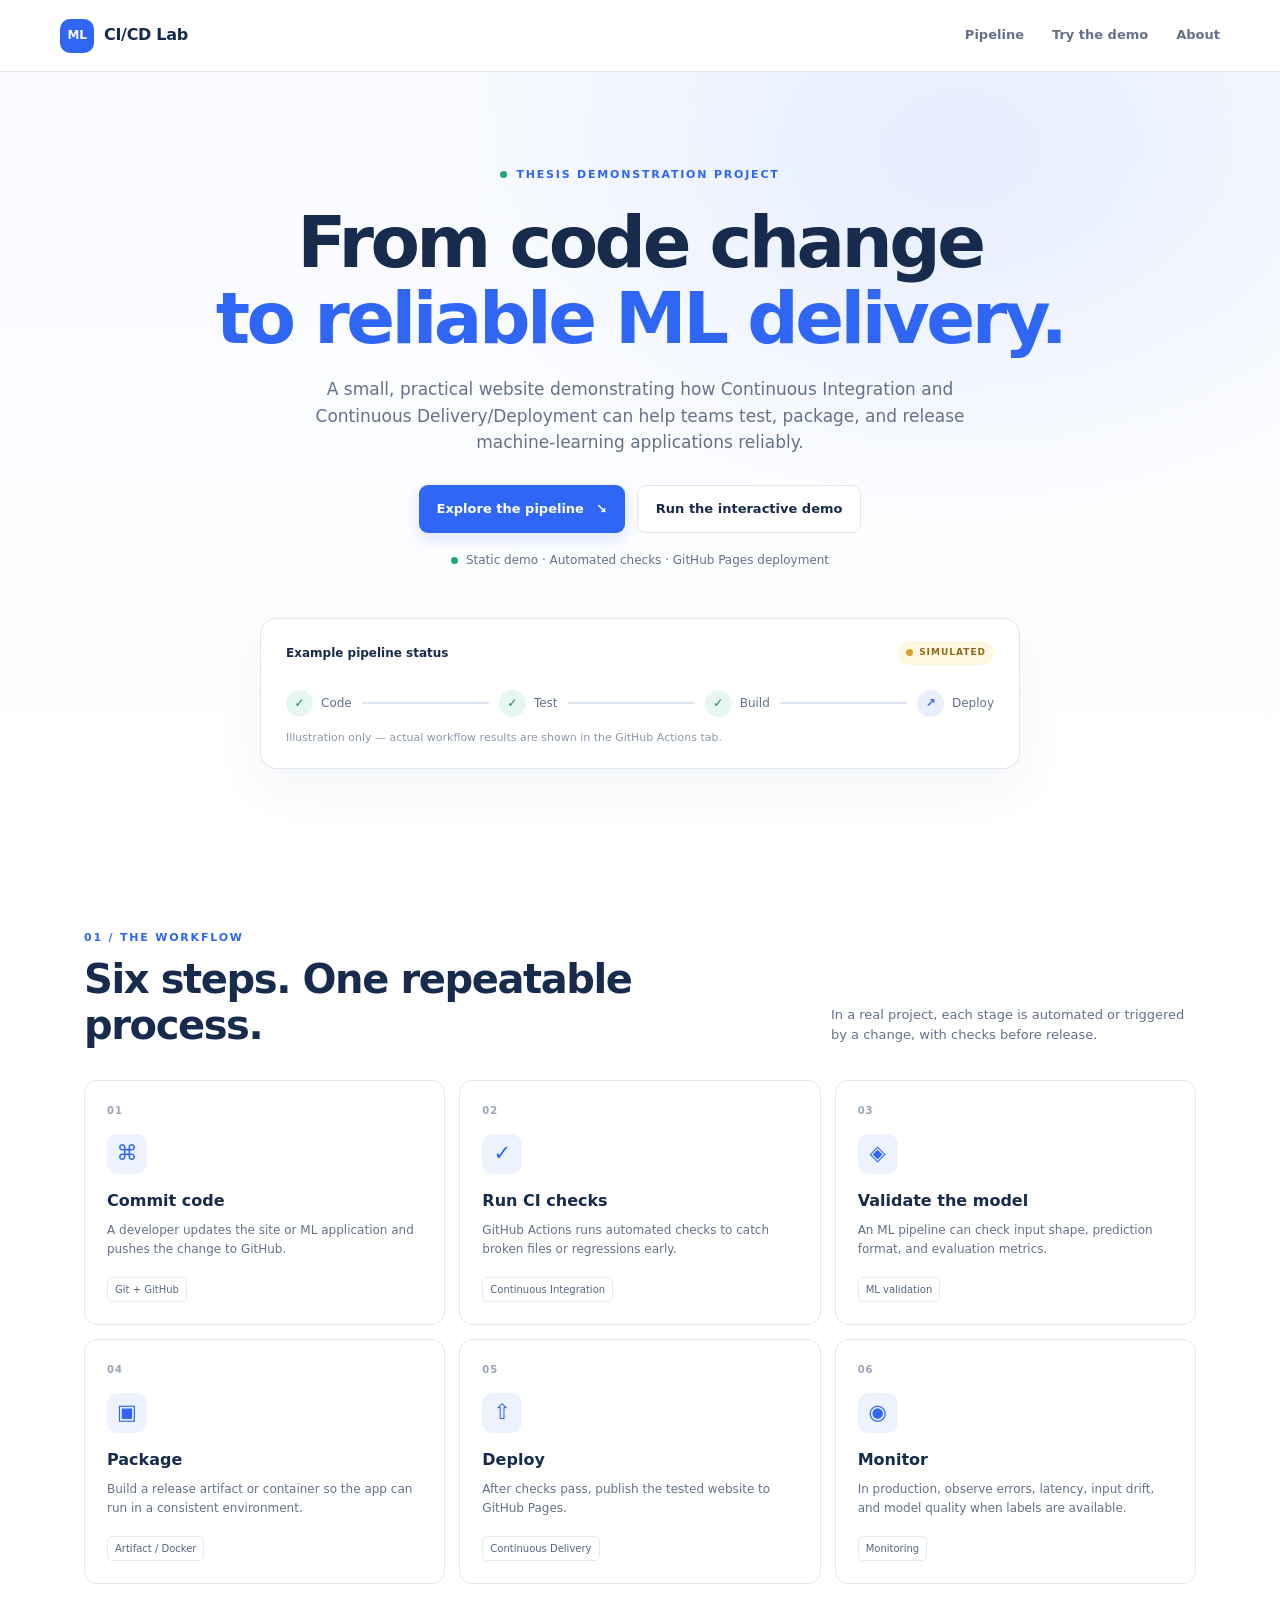
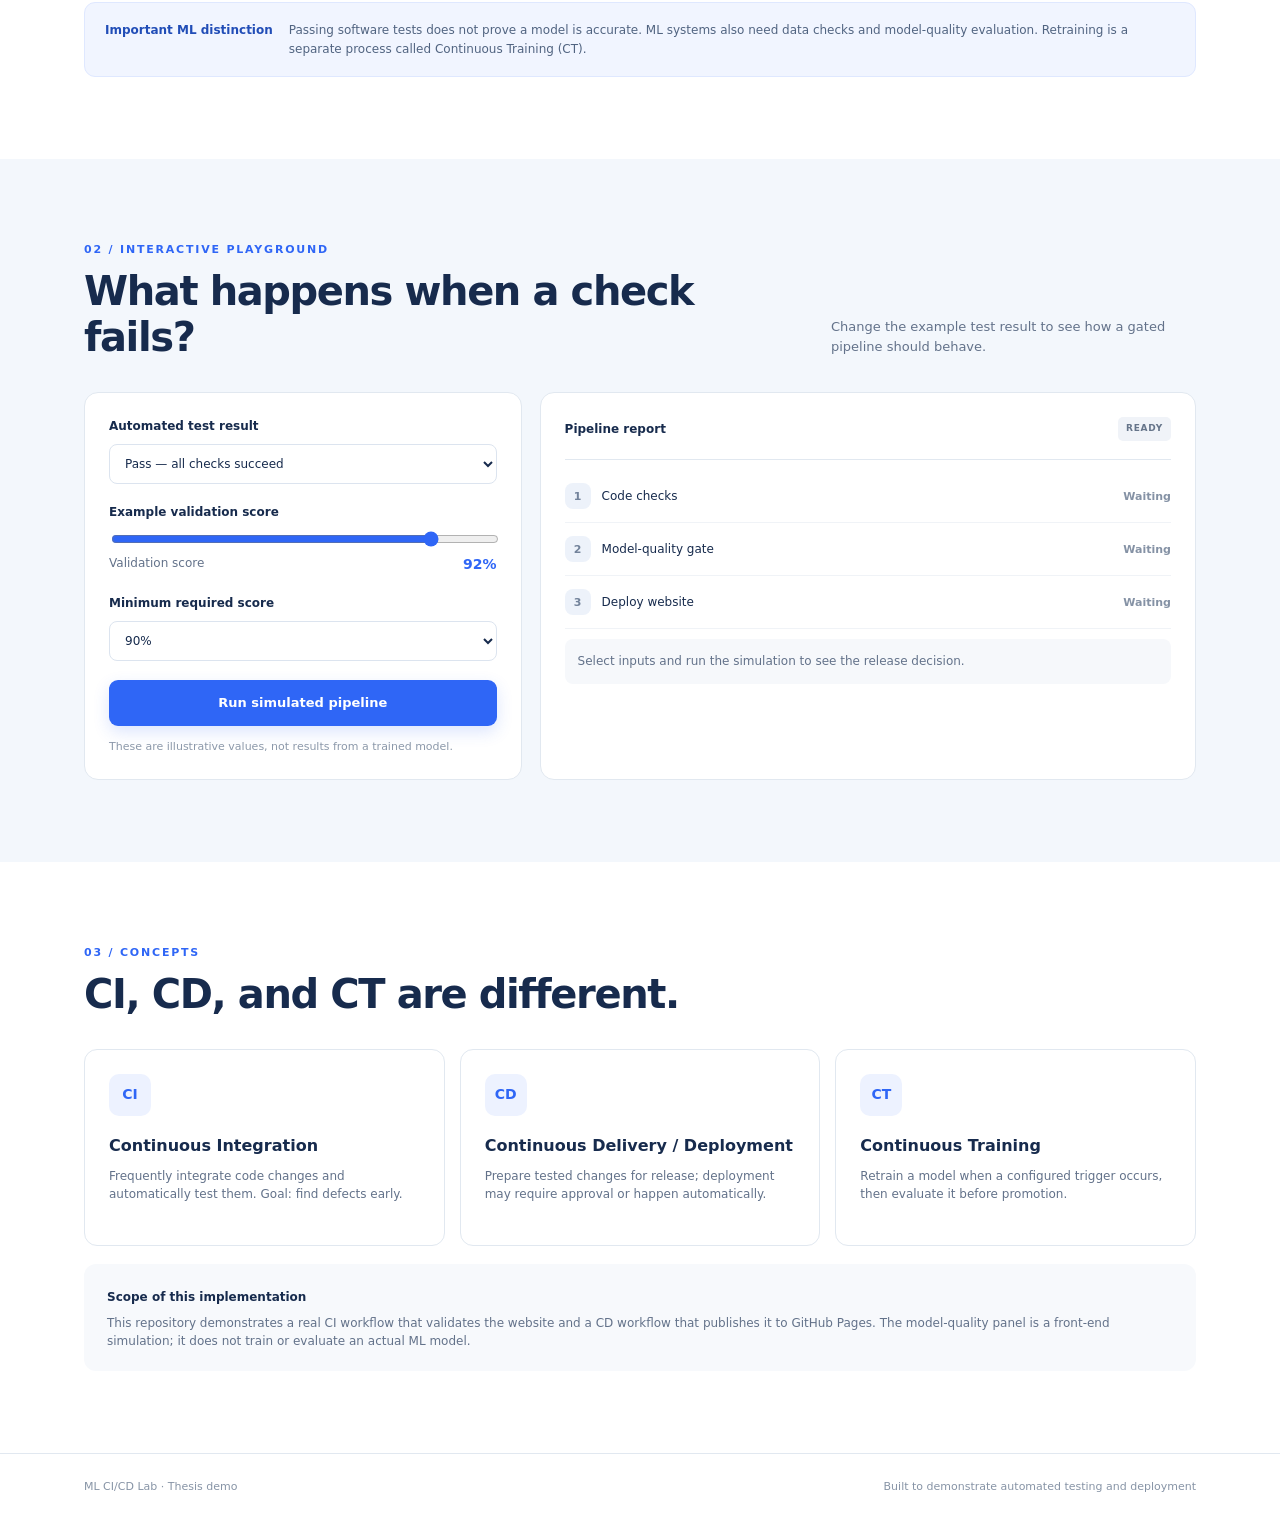
==== index.html @ fa50dc3a "Add files via upload" ====
<!doctype html>
<html lang="en">
<head>
  <meta charset="utf-8">
  <meta name="viewport" content="width=device-width, initial-scale=1">
  <meta name="description" content="An interactive demonstration of CI/CD concepts for machine learning operations.">
  <title>ML CI/CD Lab | Thesis Demo</title>
  <link rel="stylesheet" href="styles.css">
</head>
<body>
  <header class="topbar">
    <a class="brand" href="#home"><span class="brand-mark">ML</span><span>CI/CD Lab</span></a>
    <nav><a href="#pipeline">Pipeline</a><a href="#playground">Try the demo</a><a href="#about">About</a></nav>
  </header>
  <main>
    <section class="hero" id="home">
      <div class="eyebrow"><span class="pulse"></span> THESIS DEMONSTRATION PROJECT</div>
      <h1>From code change<br><span>to reliable ML delivery.</span></h1>
      <p class="hero-copy">A small, practical website demonstrating how Continuous Integration and Continuous Delivery/Deployment can help teams test, package, and release machine-learning applications reliably.</p>
      <div class="hero-actions"><a class="button primary" href="#pipeline">Explore the pipeline <span>↘</span></a><a class="button secondary" href="#playground">Run the interactive demo</a></div>
      <div class="hero-note"><span class="status-dot"></span> Static demo · Automated checks · GitHub Pages deployment</div>
      <div class="hero-card">
        <div class="card-top"><span>Example pipeline status</span><span class="pill"><span class="status-dot"></span> SIMULATED</span></div>
        <div class="pipeline-mini"><div class="mini-step done"><b>✓</b><span>Code</span></div><i></i><div class="mini-step done"><b>✓</b><span>Test</span></div><i></i><div class="mini-step done"><b>✓</b><span>Build</span></div><i></i><div class="mini-step live"><b>↗</b><span>Deploy</span></div></div>
        <p class="sim-note">Illustration only — actual workflow results are shown in the GitHub Actions tab.</p>
      </div>
    </section>

    <section class="section" id="pipeline">
      <div class="section-heading"><div><div class="eyebrow">01 / THE WORKFLOW</div><h2>Six steps. One repeatable process.</h2></div><p>In a real project, each stage is automated or triggered by a change, with checks before release.</p></div>
      <div class="steps">
        <article class="step"><div class="step-num">01</div><div class="step-icon">⌘</div><h3>Commit code</h3><p>A developer updates the site or ML application and pushes the change to GitHub.</p><span class="tag">Git + GitHub</span></article>
        <article class="step"><div class="step-num">02</div><div class="step-icon">✓</div><h3>Run CI checks</h3><p>GitHub Actions runs automated checks to catch broken files or regressions early.</p><span class="tag">Continuous Integration</span></article>
        <article class="step"><div class="step-num">03</div><div class="step-icon">◈</div><h3>Validate the model</h3><p>An ML pipeline can check input shape, prediction format, and evaluation metrics.</p><span class="tag">ML validation</span></article>
        <article class="step"><div class="step-num">04</div><div class="step-icon">▣</div><h3>Package</h3><p>Build a release artifact or container so the app can run in a consistent environment.</p><span class="tag">Artifact / Docker</span></article>
        <article class="step"><div class="step-num">05</div><div class="step-icon">⇧</div><h3>Deploy</h3><p>After checks pass, publish the tested website to GitHub Pages.</p><span class="tag">Continuous Delivery</span></article>
        <article class="step"><div class="step-num">06</div><div class="step-icon">◉</div><h3>Monitor</h3><p>In production, observe errors, latency, input drift, and model quality when labels are available.</p><span class="tag">Monitoring</span></article>
      </div>
      <div class="callout"><strong>Important ML distinction</strong><span>Passing software tests does not prove a model is accurate. ML systems also need data checks and model-quality evaluation. Retraining is a separate process called Continuous Training (CT).</span></div>
    </section>

    <section class="section playground-section" id="playground">
      <div class="section-heading"><div><div class="eyebrow">02 / INTERACTIVE PLAYGROUND</div><h2>What happens when a check fails?</h2></div><p>Change the example test result to see how a gated pipeline should behave.</p></div>
      <div class="playground">
        <div class="playground-controls">
          <label for="test-result">Automated test result</label>
          <select id="test-result"><option value="pass">Pass — all checks succeed</option><option value="fail">Fail — a test finds a bug</option></select>
          <label for="model-score">Example validation score</label>
          <input id="model-score" type="range" min="50" max="100" value="92">
          <div class="score-row"><span>Validation score</span><strong id="score-value">92%</strong></div>
          <label for="threshold">Minimum required score</label>
          <select id="threshold"><option value="80">80%</option><option value="90" selected>90%</option><option value="95">95%</option></select>
          <button class="button primary full" id="run-pipeline">Run simulated pipeline</button>
          <p class="small-note">These are illustrative values, not results from a trained model.</p>
        </div>
        <div class="pipeline-output" aria-live="polite">
          <div class="output-title"><span>Pipeline report</span><span id="result-badge" class="result-badge">READY</span></div>
          <div id="pipeline-steps" class="output-steps">
            <div class="output-step"><span class="output-icon">1</span><span>Code checks</span><b>Waiting</b></div>
            <div class="output-step"><span class="output-icon">2</span><span>Model-quality gate</span><b>Waiting</b></div>
            <div class="output-step"><span class="output-icon">3</span><span>Deploy website</span><b>Waiting</b></div>
          </div>
          <div id="pipeline-message" class="pipeline-message">Select inputs and run the simulation to see the release decision.</div>
        </div>
      </div>
    </section>

    <section class="section" id="about">
      <div class="section-heading"><div><div class="eyebrow">03 / CONCEPTS</div><h2>CI, CD, and CT are different.</h2></div></div>
      <div class="concept-grid">
        <article><span class="concept-letter">CI</span><h3>Continuous Integration</h3><p>Frequently integrate code changes and automatically test them. Goal: find defects early.</p></article>
        <article><span class="concept-letter">CD</span><h3>Continuous Delivery / Deployment</h3><p>Prepare tested changes for release; deployment may require approval or happen automatically.</p></article>
        <article><span class="concept-letter">CT</span><h3>Continuous Training</h3><p>Retrain a model when a configured trigger occurs, then evaluate it before promotion.</p></article>
      </div>
      <div class="footer-note"><strong>Scope of this implementation</strong><p>This repository demonstrates a real CI workflow that validates the website and a CD workflow that publishes it to GitHub Pages. The model-quality panel is a front-end simulation; it does not train or evaluate an actual ML model.</p></div>
    </section>
  </main>
  <footer><span>ML CI/CD Lab · Thesis demo</span><span>Built to demonstrate automated testing and deployment</span></footer>
  <script src="script.js"></script>
</body>
</html>
---- styles.css ----
:root{--ink:#172b4d;--muted:#63728a;--line:#e1e8f0;--blue:#2f66f6;--pale:#f3f7fc;--green:#17865b;--red:#c03942}*{box-sizing:border-box}html{scroll-behavior:smooth}body{margin:0;font-family:Inter,ui-sans-serif,system-ui,-apple-system,BlinkMacSystemFont,"Segoe UI",sans-serif;color:var(--ink);background:#fff;line-height:1.55}.topbar{height:72px;border-bottom:1px solid var(--line);display:flex;align-items:center;justify-content:space-between;padding:0 max(calc((100% - 1160px)/2),24px);position:sticky;top:0;background:rgba(255,255,255,.94);backdrop-filter:blur(12px);z-index:5}.brand{display:flex;align-items:center;gap:10px;font-weight:800;text-decoration:none;color:var(--ink);letter-spacing:-.3px}.brand-mark{display:grid;place-items:center;background:var(--blue);color:white;width:34px;height:34px;border-radius:10px;font-size:12px}.topbar nav{display:flex;gap:28px}.topbar nav a{font-size:13px;text-decoration:none;color:var(--muted);font-weight:650}.topbar nav a:hover{color:var(--blue)}.hero{background:radial-gradient(ellipse at 75% 10%,#e5edff 0,transparent 38%),linear-gradient(180deg,#f8faff,#fff);padding:94px 24px 78px;text-align:center}.eyebrow{font-size:11px;letter-spacing:1.8px;font-weight:800;color:var(--blue);display:flex;align-items:center;gap:9px}.hero .eyebrow{justify-content:center}.pulse,.status-dot{width:7px;height:7px;background:#21a675;border-radius:50%;display:inline-block}.hero h1{font-size:clamp(42px,6vw,72px);line-height:1.05;letter-spacing:-3.5px;margin:22px 0 20px;font-weight:850}.hero h1 span{color:var(--blue)}.hero-copy{max-width:650px;margin:0 auto;color:var(--muted);font-size:17px}.hero-actions{display:flex;justify-content:center;gap:12px;margin:30px 0 18px;flex-wrap:wrap}.button{border:0;border-radius:9px;padding:13px 18px;font:inherit;font-size:13px;font-weight:750;text-decoration:none;cursor:pointer;display:inline-flex;align-items:center;justify-content:center;gap:12px}.primary{background:var(--blue);color:#fff;box-shadow:0 6px 16px #2f66f62b}.primary:hover{background:#1f52df}.secondary{background:#fff;border:1px solid var(--line);color:var(--ink)}.hero-note{font-size:12px;color:var(--muted);display:flex;align-items:center;justify-content:center;gap:8px}.hero-card{max-width:760px;margin:48px auto 0;text-align:left;border:1px solid #dfe7f3;border-radius:16px;padding:22px 25px;background:#fff;box-shadow:0 20px 50px #23436e0d}.card-top,.output-title{display:flex;align-items:center;justify-content:space-between;font-size:12px;font-weight:750}.pill{font-size:9px;letter-spacing:1px;color:#8a6b22;background:#fff7df;padding:5px 8px;border-radius:20px;display:flex;gap:6px;align-items:center}.pill .status-dot{background:#d7a52d}.pipeline-mini{display:flex;align-items:center;justify-content:space-between;margin:25px 0 10px}.pipeline-mini>i{height:2px;flex:1;background:#dce6f3;margin:0 10px}.mini-step{display:flex;align-items:center;gap:8px;font-size:12px;color:var(--muted);white-space:nowrap}.mini-step b{width:27px;height:27px;display:grid;place-items:center;border-radius:50%;background:#e6f7ef;color:var(--green)}.mini-step.live b{background:#e8efff;color:var(--blue)}.sim-note,.small-note{font-size:11px;color:#8b98aa;margin:12px 0 0}.section{max-width:1160px;margin:0 auto;padding:82px 24px}.section-heading{display:flex;align-items:end;justify-content:space-between;gap:30px;margin-bottom:32px}.section-heading h2{font-size:clamp(28px,4vw,40px);letter-spacing:-1.4px;line-height:1.15;margin:10px 0 0}.section-heading>p{max-width:365px;color:var(--muted);font-size:13px;margin:0 0 3px}.steps{display:grid;grid-template-columns:repeat(3,1fr);gap:14px}.step{border:1px solid var(--line);border-radius:13px;padding:22px;position:relative;min-height:220px}.step-num{font-size:10px;letter-spacing:1px;color:#98a5b8;font-weight:800}.step-icon{width:40px;height:40px;border-radius:11px;background:#edf2ff;color:var(--blue);display:grid;place-items:center;font-size:21px;margin:15px 0}.step h3,.concept-grid h3{font-size:16px;margin:0 0 8px}.step p,.concept-grid p{font-size:12px;color:var(--muted);margin:0 0 17px}.tag{display:inline-block;border:1px solid #e4eaf2;border-radius:5px;padding:4px 7px;font-size:10px;color:#536782}.callout{margin-top:18px;border-radius:11px;background:#f1f5ff;border:1px solid #dfe8ff;padding:18px 20px;display:flex;gap:16px;font-size:12px}.callout strong{white-space:nowrap;color:#214db7}.callout span{color:#516481}.playground-section{max-width:none;background:var(--pale);padding-left:max(calc((100% - 1112px)/2),24px);padding-right:max(calc((100% - 1112px)/2),24px)}.playground{display:grid;grid-template-columns:.8fr 1.2fr;gap:18px}.playground-controls,.pipeline-output{background:#fff;border:1px solid var(--line);border-radius:14px;padding:24px}.playground-controls label{display:block;font-size:12px;font-weight:750;margin:0 0 8px}.playground-controls select,.playground-controls input{width:100%;margin-bottom:19px}.playground-controls select{padding:11px;border:1px solid #dce4ef;border-radius:8px;background:#fff;color:var(--ink);font:inherit;font-size:12px}.playground-controls input{accent-color:var(--blue)}.score-row{display:flex;justify-content:space-between;font-size:12px;color:var(--muted);margin-top:-12px;margin-bottom:18px}.score-row strong{color:var(--blue);font-size:14px}.full{width:100%}.output-title{padding-bottom:18px;border-bottom:1px solid var(--line)}.result-badge{background:#f0f3f8;color:#66758a;padding:5px 8px;border-radius:5px;font-size:9px;letter-spacing:.7px}.result-badge.pass{background:#e3f8ed;color:#16754e}.result-badge.fail{background:#fff0f0;color:var(--red)}.output-steps{padding:10px 0}.output-step{display:flex;align-items:center;gap:11px;padding:13px 0;border-bottom:1px solid #f0f3f7;font-size:12px}.output-icon{width:26px;height:26px;display:grid;place-items:center;border-radius:8px;background:#edf2fa;color:#73839b;font-size:11px;font-weight:800}.output-step b{margin-left:auto;color:#8592a5;font-size:11px}.output-step b.good{color:var(--green)}.output-step b.bad{color:var(--red)}.pipeline-message{padding:13px;border-radius:8px;background:#f6f8fb;color:var(--muted);font-size:12px}.pipeline-message.good{background:#eaf9f1;color:#176b4a}.pipeline-message.bad{background:#fff0f0;color:#a92d35}.concept-grid{display:grid;grid-template-columns:repeat(3,1fr);gap:15px}.concept-grid article{border:1px solid var(--line);padding:24px;border-radius:13px}.concept-letter{display:inline-grid;place-items:center;width:42px;height:42px;border-radius:10px;background:#edf2ff;color:var(--blue);font-size:14px;font-weight:850;margin-bottom:18px}.footer-note{margin-top:18px;padding:20px 23px;background:#f7f9fc;border-radius:12px}.footer-note strong{font-size:12px}.footer-note p{font-size:12px;color:var(--muted);margin:5px 0 0}footer{border-top:1px solid var(--line);padding:24px max(calc((100% - 1112px)/2),24px);display:flex;justify-content:space-between;gap:16px;font-size:11px;color:#8794a6}@media(max-width:760px){.topbar{padding:0 18px}.topbar nav{gap:12px}.topbar nav a{font-size:11px}.hero{padding-top:65px}.hero h1{letter-spacing:-2px}.section{padding:60px 18px}.section-heading{display:block}.section-heading>p{margin-top:14px}.steps{grid-template-columns:1fr 1fr}.playground{grid-template-columns:1fr}.concept-grid{grid-template-columns:1fr}.playground-section{padding-left:18px;padding-right:18px}.callout{display:block}.callout span{display:block;margin-top:6px}footer{padding:22px 18px;display:block}footer span{display:block;margin:4px 0}}@media(max-width:440px){.topbar nav{gap:8px}.topbar nav a{font-size:10px}.brand{font-size:13px}.steps{grid-template-columns:1fr}.hero-card{padding:16px}.pipeline-mini{gap:2px}.mini-step{gap:4px;font-size:10px}.pipeline-mini>i{margin:0 4px}}
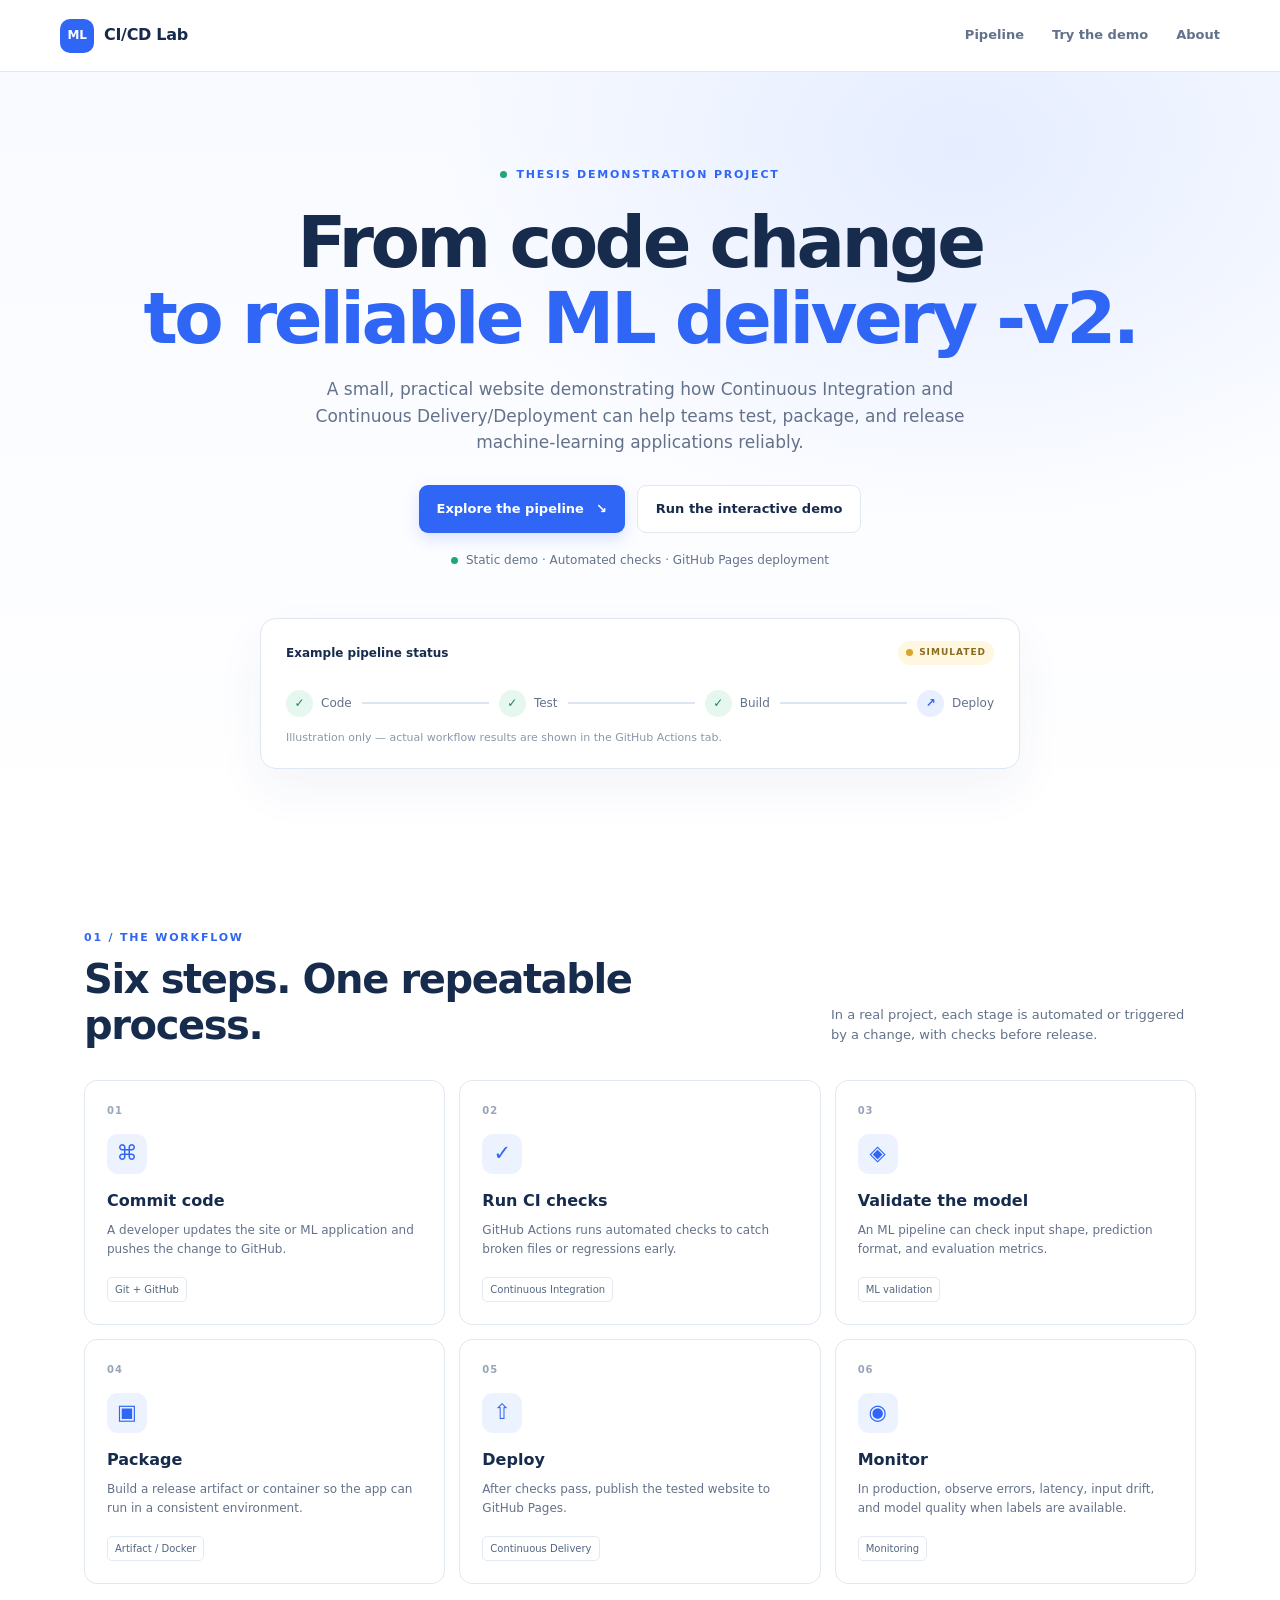
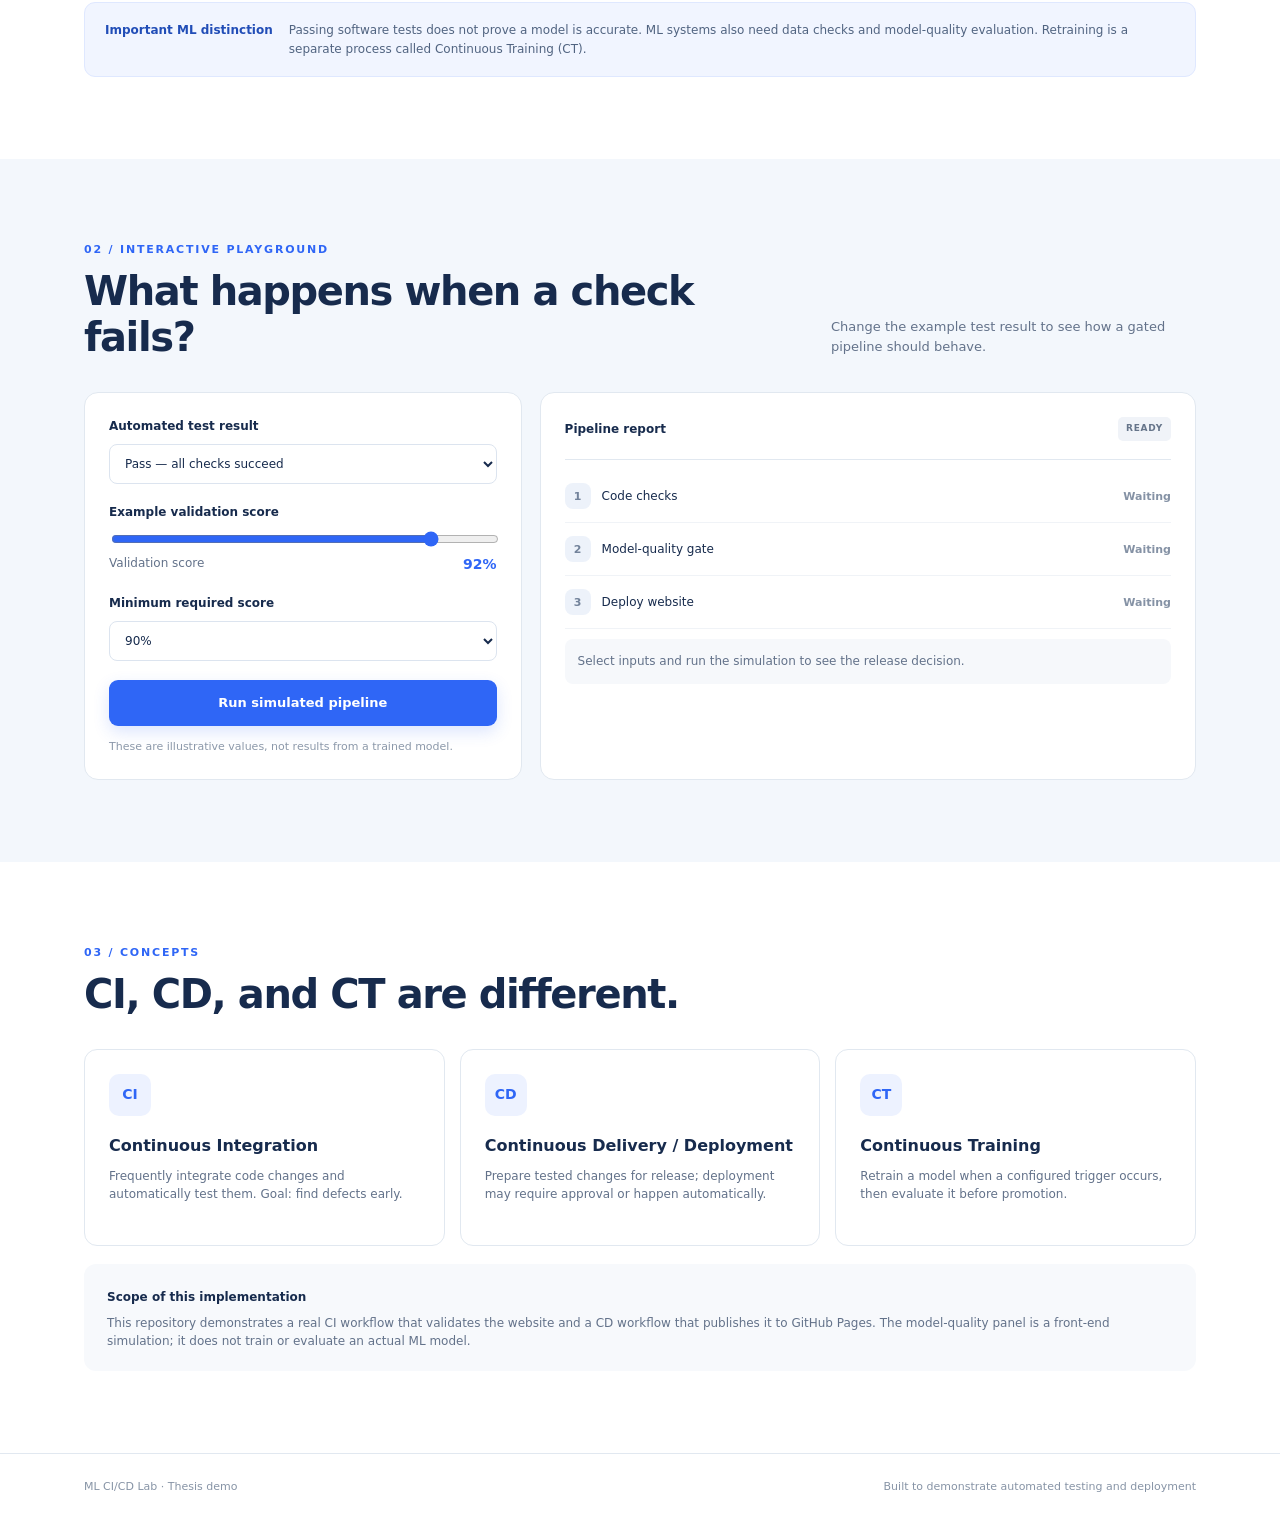
==== commit 86f6758e: "Update index.html" ====
--- a/index.html
+++ b/index.html
@@ -15,7 +15,7 @@
   <main>
     <section class="hero" id="home">
       <div class="eyebrow"><span class="pulse"></span> THESIS DEMONSTRATION PROJECT</div>
-      <h1>From code change<br><span>to reliable ML delivery.</span></h1>
+      <h1>From code change<br><span>to reliable ML delivery -v2.</span></h1>
       <p class="hero-copy">A small, practical website demonstrating how Continuous Integration and Continuous Delivery/Deployment can help teams test, package, and release machine-learning applications reliably.</p>
       <div class="hero-actions"><a class="button primary" href="#pipeline">Explore the pipeline <span>↘</span></a><a class="button secondary" href="#playground">Run the interactive demo</a></div>
       <div class="hero-note"><span class="status-dot"></span> Static demo · Automated checks · GitHub Pages deployment</div>
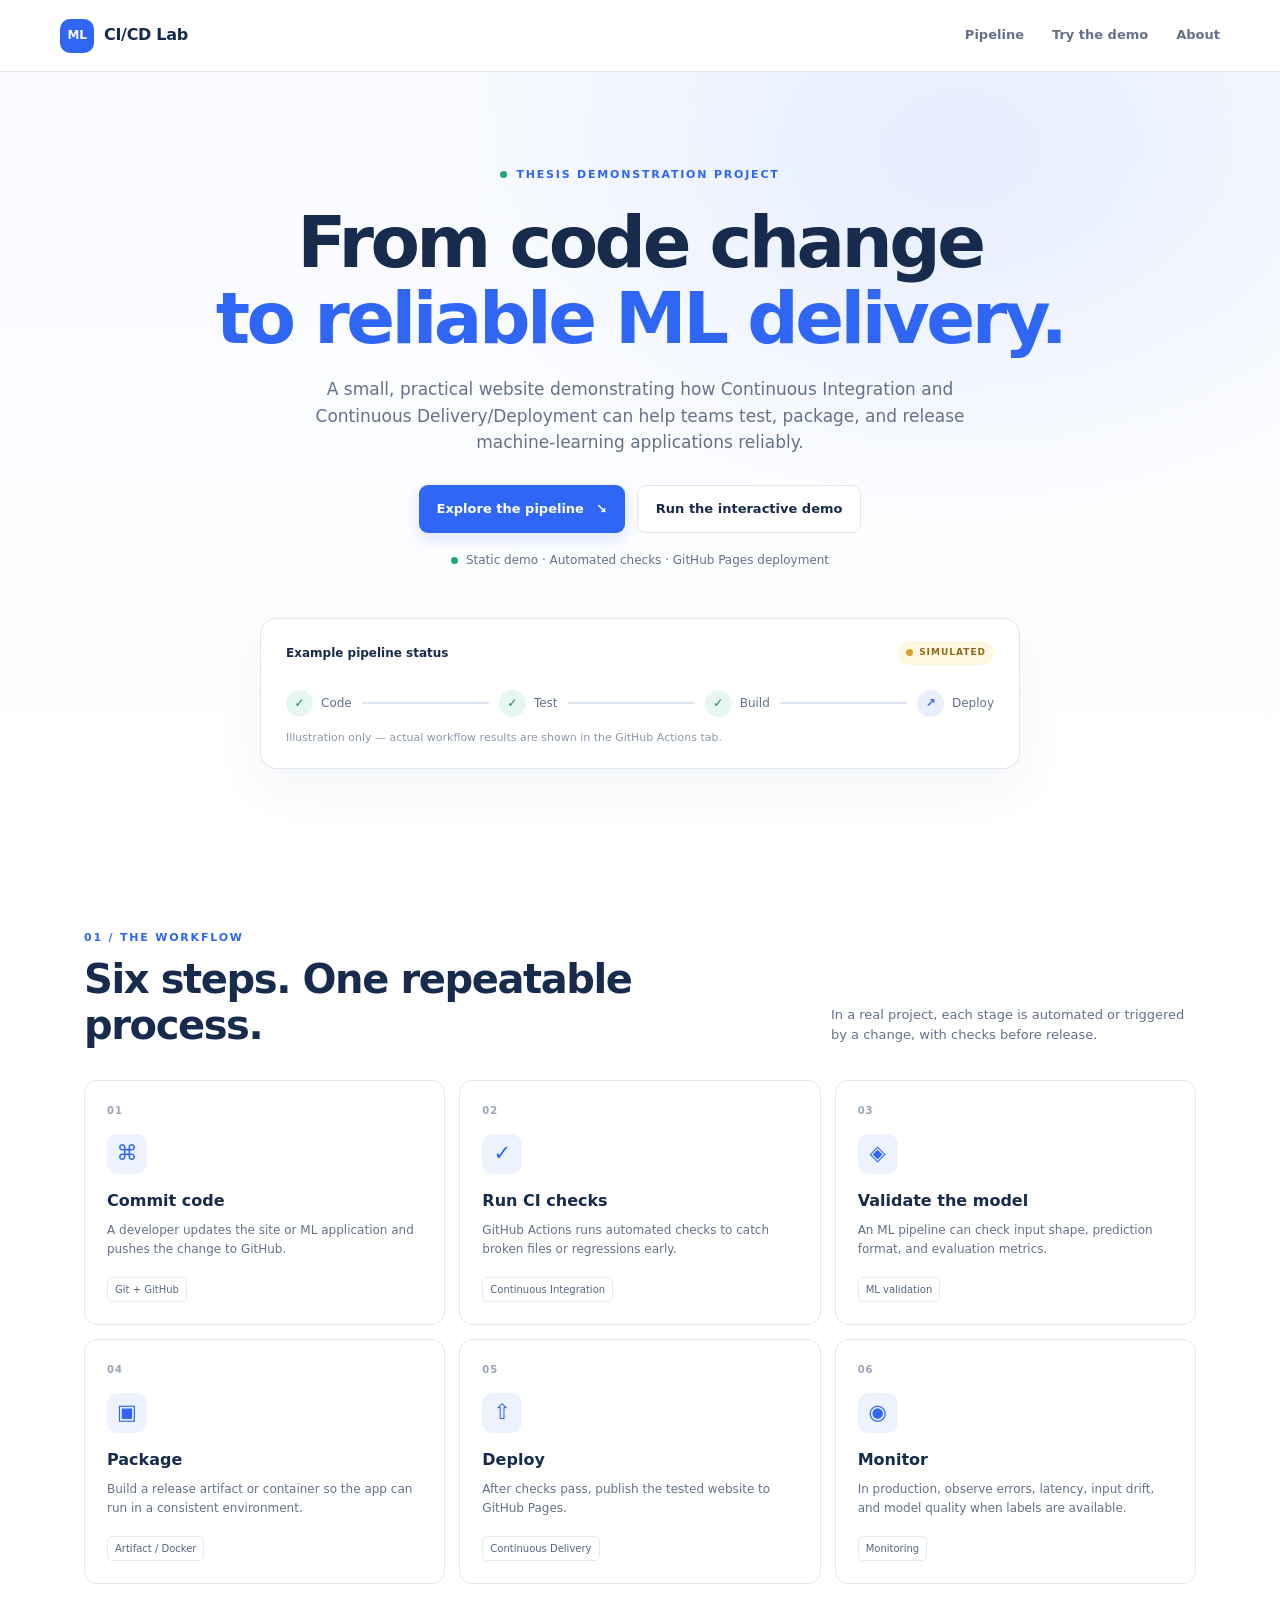
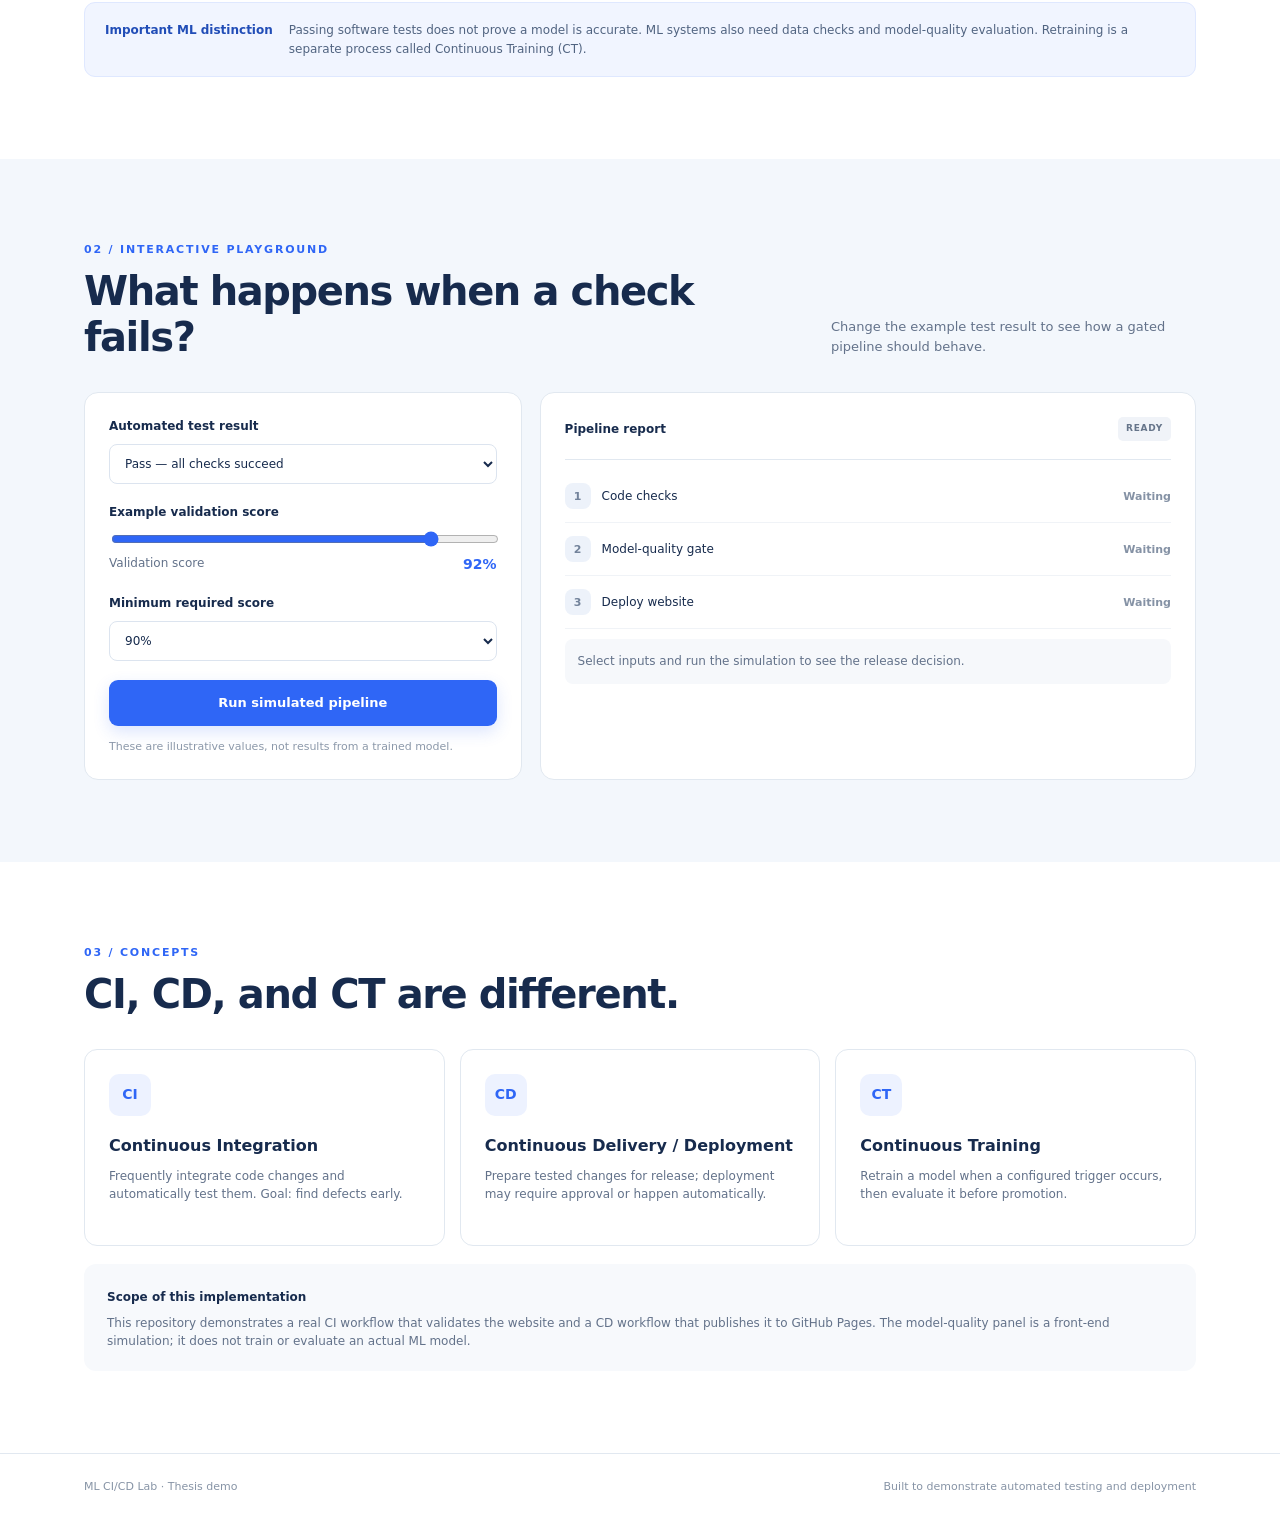
==== commit 18f5357b: "Update index.html" ====
--- a/index.html
+++ b/index.html
@@ -15,7 +15,7 @@
   <main>
     <section class="hero" id="home">
       <div class="eyebrow"><span class="pulse"></span> THESIS DEMONSTRATION PROJECT</div>
-      <h1>From code change<br><span>to reliable ML delivery -v2.</span></h1>
+      <h1>From code change<br><span>to reliable ML delivery.</span></h1>
       <p class="hero-copy">A small, practical website demonstrating how Continuous Integration and Continuous Delivery/Deployment can help teams test, package, and release machine-learning applications reliably.</p>
       <div class="hero-actions"><a class="button primary" href="#pipeline">Explore the pipeline <span>↘</span></a><a class="button secondary" href="#playground">Run the interactive demo</a></div>
       <div class="hero-note"><span class="status-dot"></span> Static demo · Automated checks · GitHub Pages deployment</div>
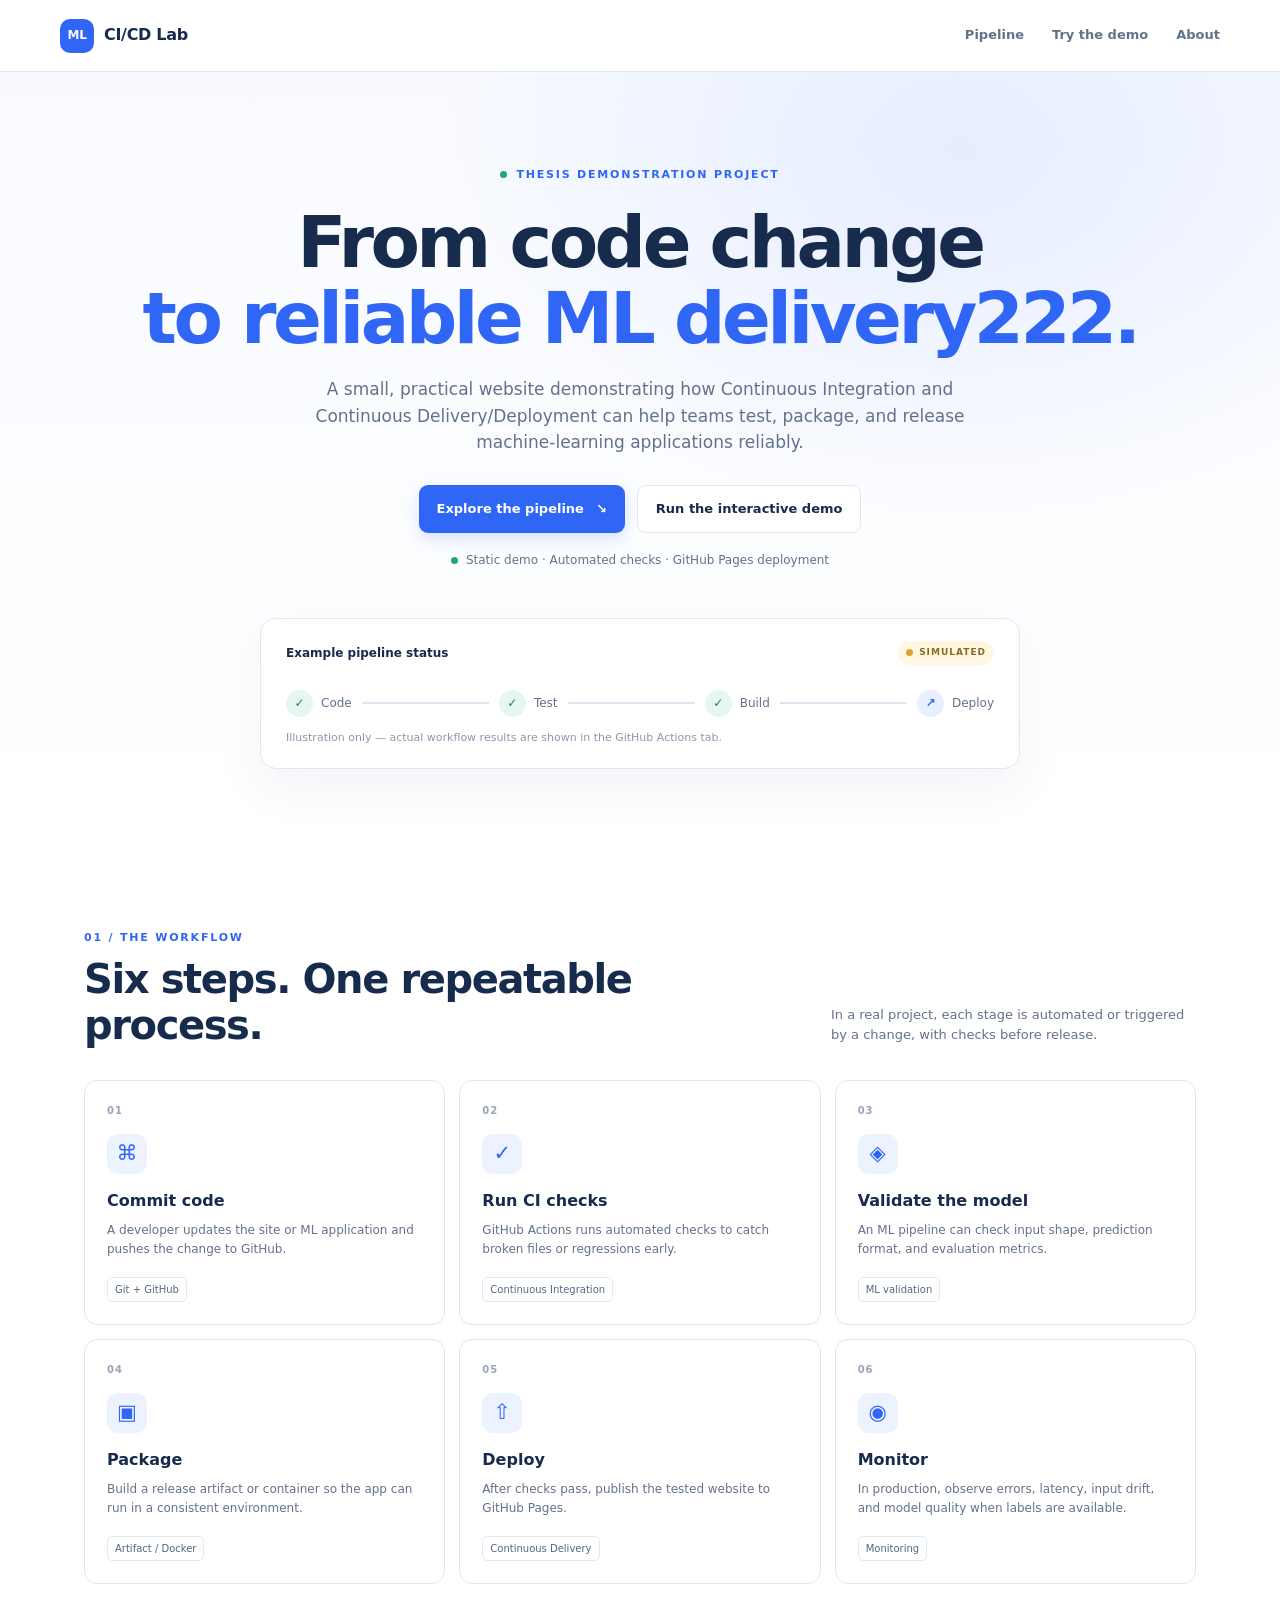
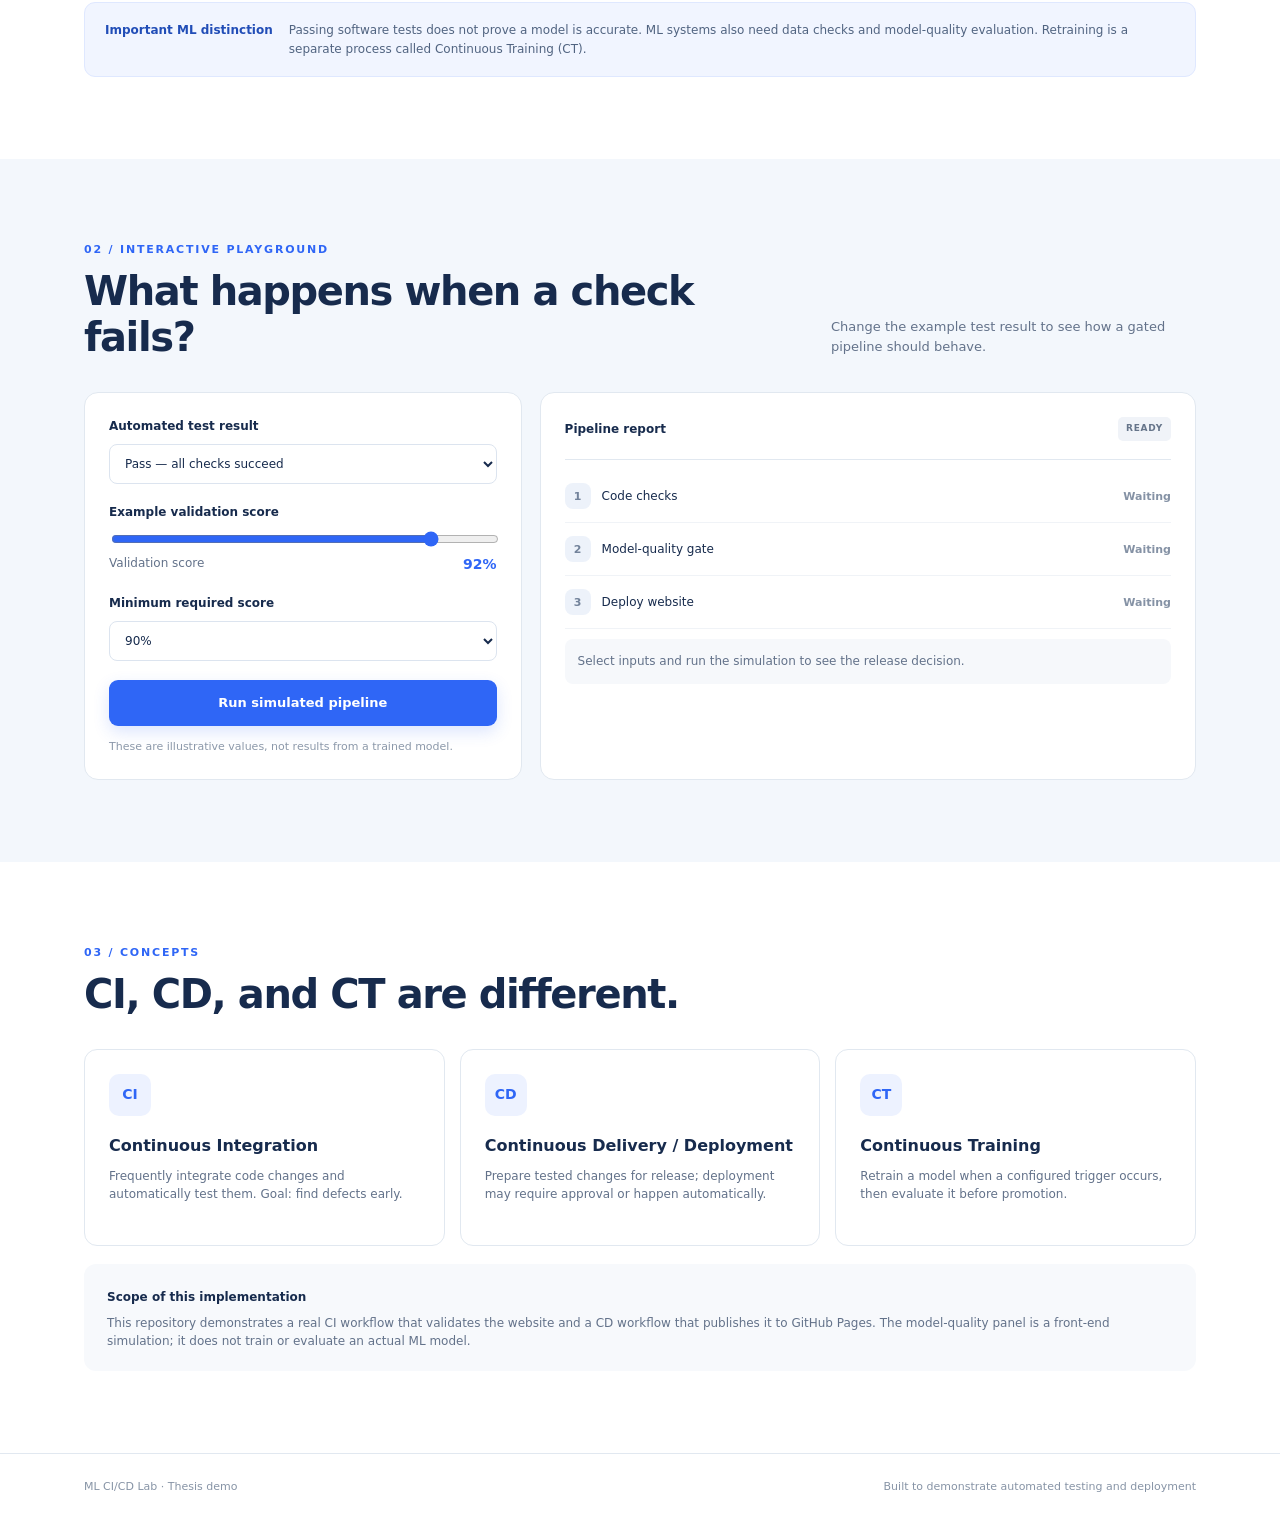
==== commit b21e4656: "Update index.html" ====
--- a/index.html
+++ b/index.html
@@ -15,7 +15,7 @@
   <main>
     <section class="hero" id="home">
       <div class="eyebrow"><span class="pulse"></span> THESIS DEMONSTRATION PROJECT</div>
-      <h1>From code change<br><span>to reliable ML delivery.</span></h1>
+      <h1>From code change<br><span>to reliable ML delivery222.</span></h1>
       <p class="hero-copy">A small, practical website demonstrating how Continuous Integration and Continuous Delivery/Deployment can help teams test, package, and release machine-learning applications reliably.</p>
       <div class="hero-actions"><a class="button primary" href="#pipeline">Explore the pipeline <span>↘</span></a><a class="button secondary" href="#playground">Run the interactive demo</a></div>
       <div class="hero-note"><span class="status-dot"></span> Static demo · Automated checks · GitHub Pages deployment</div>
